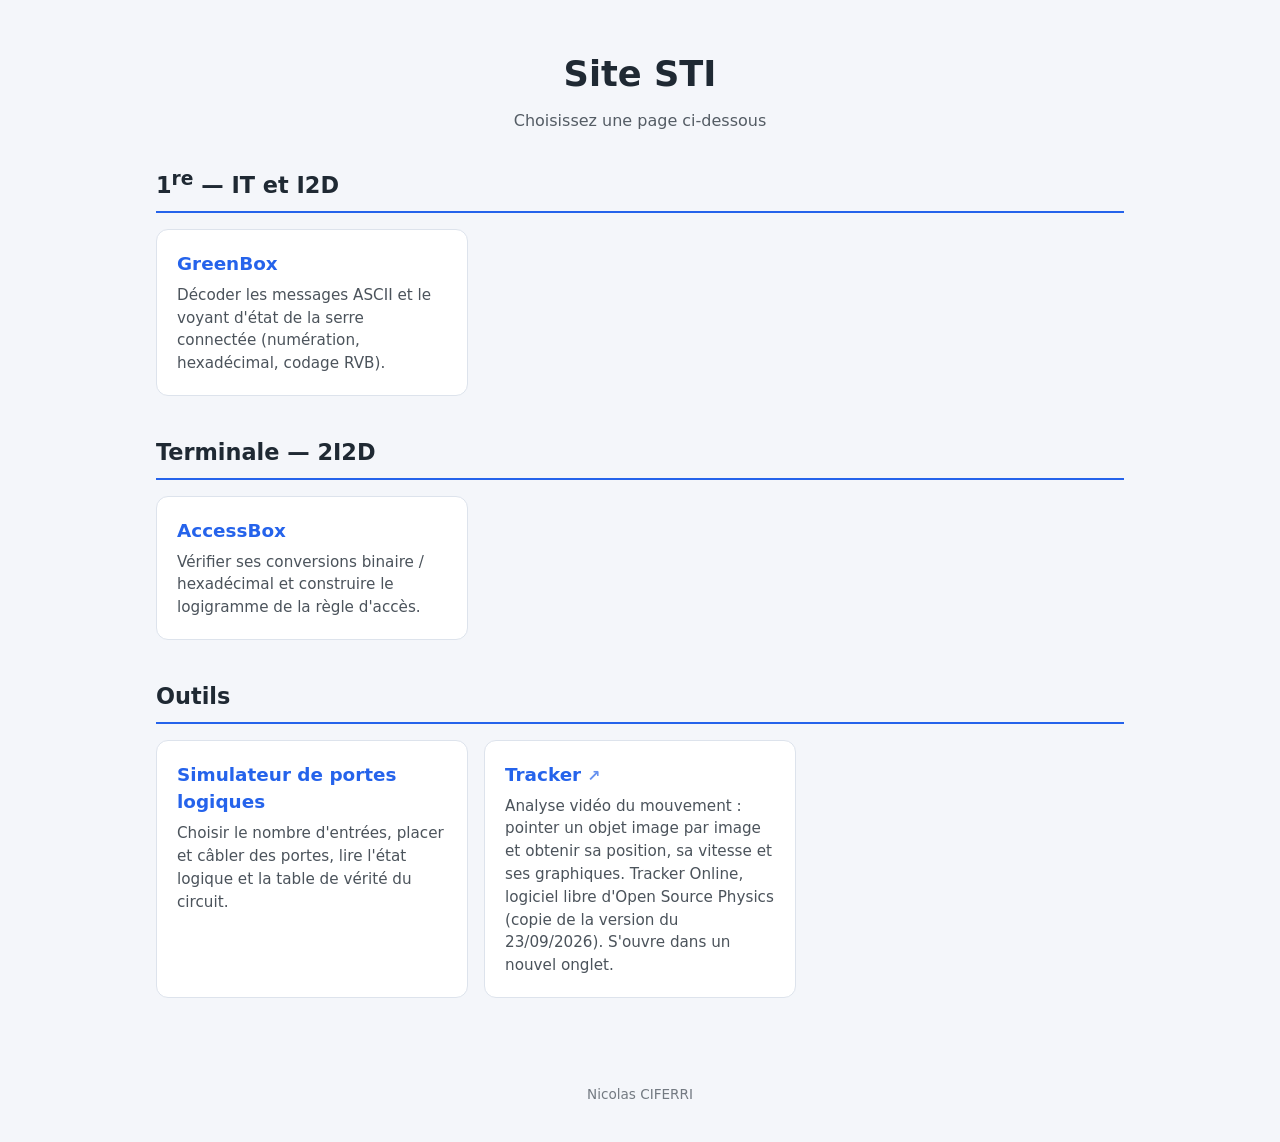
==== index.html @ 55dbf0af "Tracker Online : copie locale de la version du 23/09/2026 (Open Source Physics, GPL v3)" ====
<!DOCTYPE html>
<html lang="fr">
<head>
  <meta charset="UTF-8">
  <meta name="viewport" content="width=device-width, initial-scale=1.0">
  <title>Site STI</title>
  <link rel="stylesheet" href="style.css">
</head>
<body>
  <header>
    <h1>Site STI</h1>
    <p>Choisissez une page ci-dessous</p>
  </header>

  <main>
    <!--
      POUR AJOUTER UNE PAGE :
      1. Déposez votre fichier HTML dans le dossier "pages/".
      2. Dans la bonne catégorie ci-dessous, copiez un bloc <a class="carte"> ... </a>
         et changez le lien (href), le titre et la description.
      3. Si la catégorie contenait le message "Pages à venir", supprimez-le.
    -->

    <section class="categorie">
      <h2 class="categorie-titre">1<sup>re</sup> — IT et I2D</h2>
      <div class="grille">

        <a class="carte" href="pages/greenbox.html">
          <h3>GreenBox</h3>
          <p>Décoder les messages ASCII et le voyant d'état de la serre connectée (numération, hexadécimal, codage RVB).</p>
        </a>

      </div>
    </section>

    <section class="categorie">
      <h2 class="categorie-titre">Terminale — 2I2D</h2>
      <div class="grille">

        <a class="carte" href="pages/accessbox.html">
          <h3>AccessBox</h3>
          <p>Vérifier ses conversions binaire / hexadécimal et construire le logigramme de la règle d'accès.</p>
        </a>

      </div>
    </section>
    <section class="categorie">
      <h2 class="categorie-titre">Outils</h2>
      <div class="grille">

        <a class="carte" href="pages/simulateur-logique.html">
          <h3>Simulateur de portes logiques</h3>
          <p>Choisir le nombre d'entrées, placer et câbler des portes, lire l'état logique et la table de vérité du circuit.</p>
        </a>

        <a class="carte" href="pages/tracker/index.html" target="_blank" rel="noopener">
          <h3>Tracker <span class="externe">↗</span></h3>
          <p>Analyse vidéo du mouvement : pointer un objet image par image et obtenir sa position, sa vitesse et ses graphiques. Tracker Online, logiciel libre d'Open Source Physics (copie de la version du 23/09/2026). S'ouvre dans un nouvel onglet.</p>
        </a>

      </div>
    </section>
  </main>

  <footer>
    <p>Nicolas CIFERRI</p>
  </footer>
</body>
</html>
---- style.css ----
:root {
  --fond: #f4f6fa;
  --texte: #1f2933;
  --carte: #ffffff;
  --accent: #2563eb;
  --bordure: #dde3ec;
}

@media (prefers-color-scheme: dark) {
  :root {
    --fond: #111827;
    --texte: #e5e7eb;
    --carte: #1f2937;
    --accent: #60a5fa;
    --bordure: #374151;
  }
}

* { box-sizing: border-box; }

body {
  margin: 0;
  font-family: system-ui, -apple-system, "Segoe UI", Roboto, sans-serif;
  background: var(--fond);
  color: var(--texte);
  line-height: 1.5;
}

header {
  text-align: center;
  padding: 3rem 1rem 2rem;
}

header h1 { margin: 0 0 .5rem; font-size: 2.2rem; }
header p { margin: 0; opacity: .75; }

main {
  max-width: 1000px;
  margin: 0 auto;
  padding: 0 1rem 3rem;
}

.grille {
  display: grid;
  grid-template-columns: repeat(auto-fill, minmax(240px, 1fr));
  gap: 1rem;
}

.carte {
  display: block;
  padding: 1.25rem;
  background: var(--carte);
  border: 1px solid var(--bordure);
  border-radius: 12px;
  color: inherit;
  text-decoration: none;
  transition: transform .15s, border-color .15s, box-shadow .15s;
}

.carte:hover {
  transform: translateY(-3px);
  border-color: var(--accent);
  box-shadow: 0 6px 18px rgba(0, 0, 0, .08);
}

.carte h3 { margin: 0 0 .4rem; font-size: 1.15rem; color: var(--accent); }
.externe { font-size: .85em; opacity: .7; }
.carte p { margin: 0; font-size: .95rem; opacity: .8; }

.categorie + .categorie { margin-top: 2.5rem; }

.categorie-titre {
  margin: 0 0 1rem;
  padding-bottom: .5rem;
  font-size: 1.4rem;
  border-bottom: 2px solid var(--accent);
}

.vide {
  margin: 0;
  padding: 1.25rem;
  border: 1px dashed var(--bordure);
  border-radius: 12px;
  opacity: .7;
}

footer {
  text-align: center;
  padding: 1.5rem;
  font-size: .85rem;
  opacity: .6;
}

/* Lien "retour à l'accueil" utilisable dans les pages */
.retour {
  display: inline-block;
  margin: 1rem;
  color: var(--accent);
  text-decoration: none;
}
.retour:hover { text-decoration: underline; }
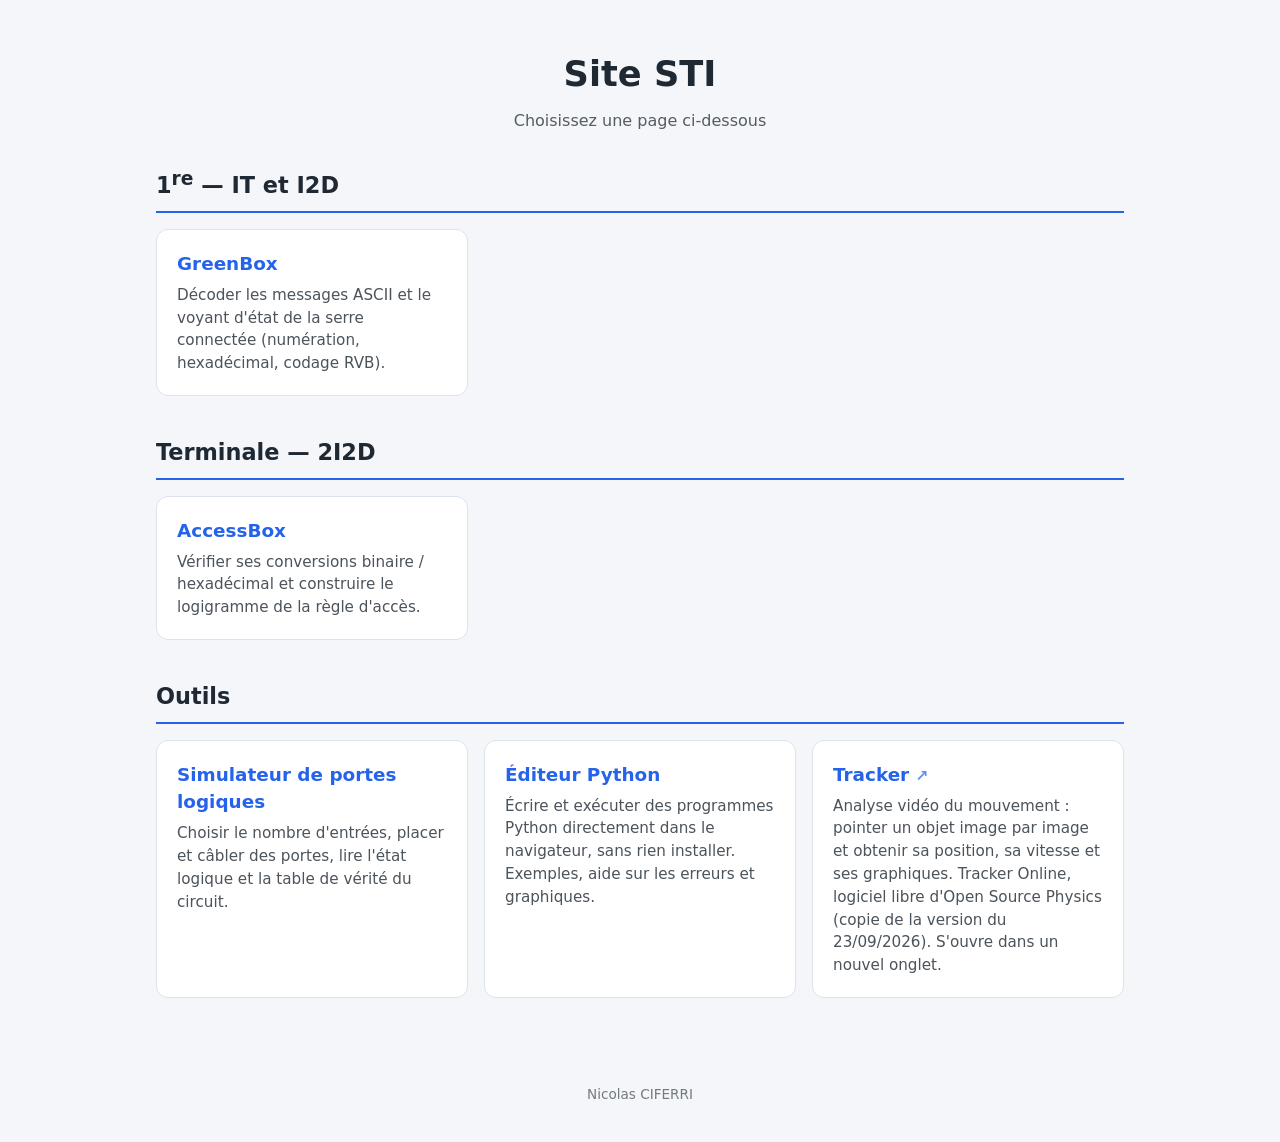
==== commit 0b2bf067: "Ajout de l'éditeur Python dans Outils (Pyodide 314.0.7 hébergé dans le site)" ====
--- a/index.html
+++ b/index.html
@@ -53,6 +53,11 @@
           <p>Choisir le nombre d'entrées, placer et câbler des portes, lire l'état logique et la table de vérité du circuit.</p>
         </a>
 
+        <a class="carte" href="pages/python.html">
+          <h3>Éditeur Python</h3>
+          <p>Écrire et exécuter des programmes Python directement dans le navigateur, sans rien installer. Exemples, aide sur les erreurs et graphiques.</p>
+        </a>
+
         <a class="carte" href="pages/tracker/index.html" target="_blank" rel="noopener">
           <h3>Tracker <span class="externe">↗</span></h3>
           <p>Analyse vidéo du mouvement : pointer un objet image par image et obtenir sa position, sa vitesse et ses graphiques. Tracker Online, logiciel libre d'Open Source Physics (copie de la version du 23/09/2026). S'ouvre dans un nouvel onglet.</p>
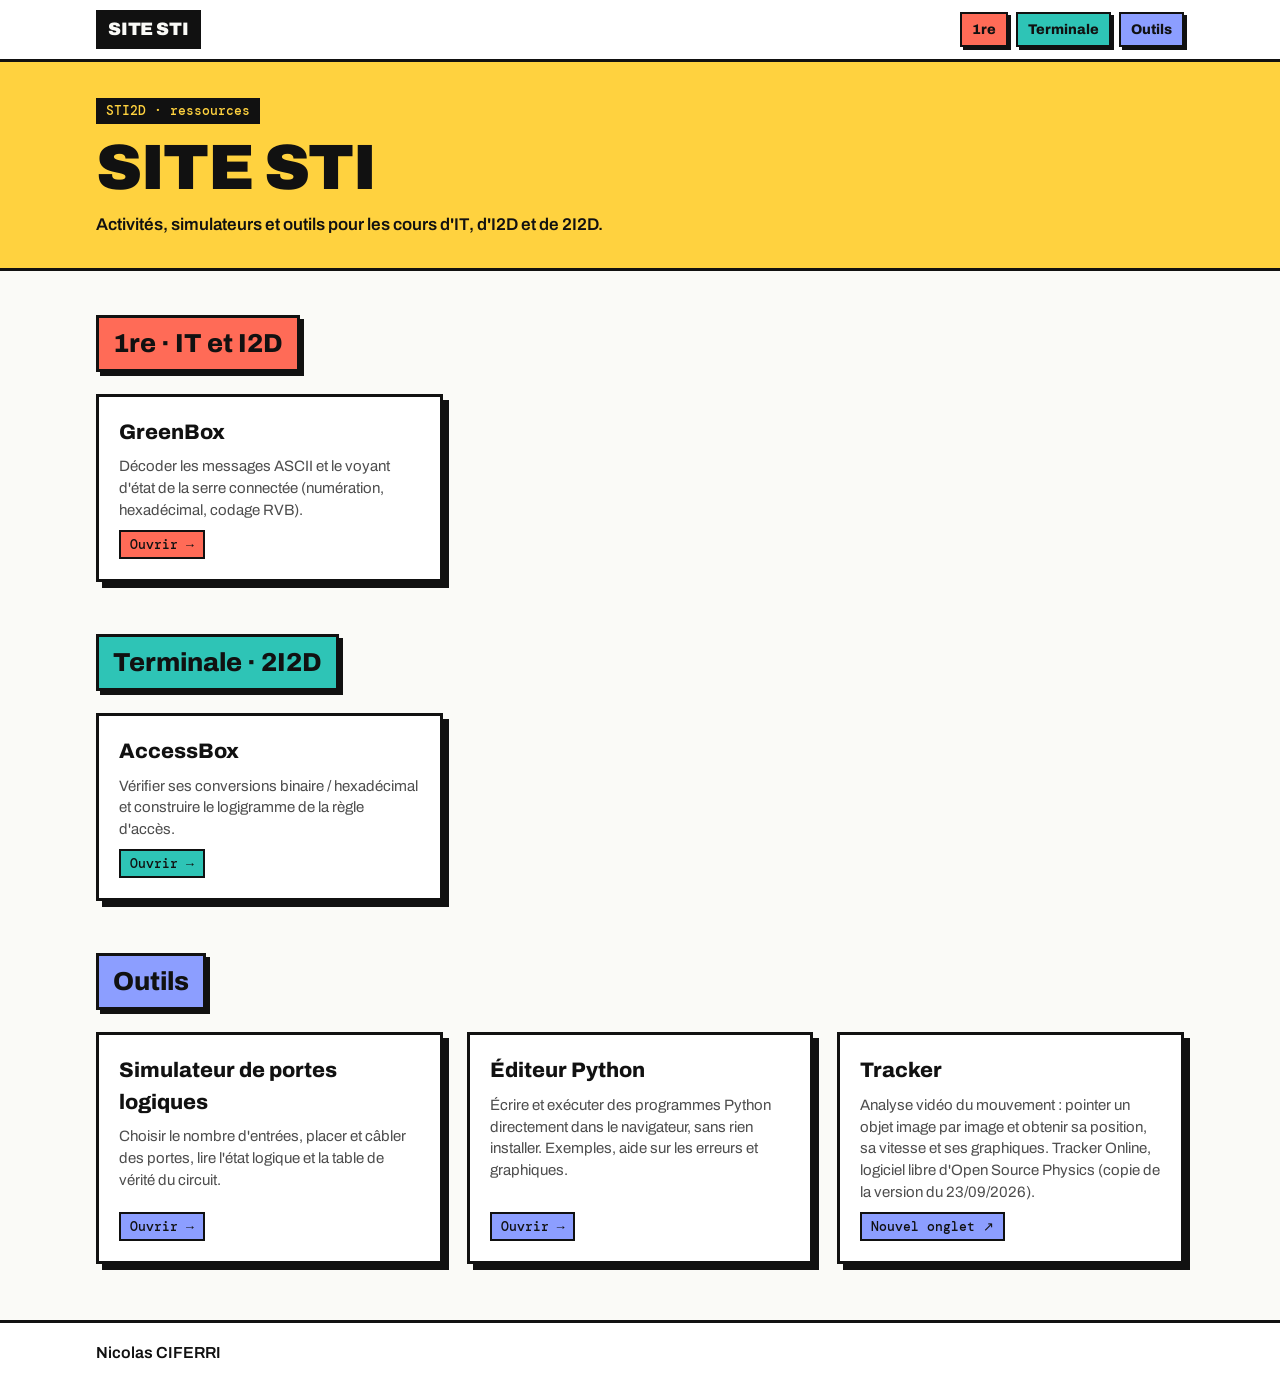
==== commit 5eb0c4a8: "Nouvelle charte graphique sur tout le site : une couleur par catégorie, menu commun, polices hébergé" ====
--- a/index.html
+++ b/index.html
@@ -4,71 +4,93 @@
   <meta charset="UTF-8">
   <meta name="viewport" content="width=device-width, initial-scale=1.0">
   <title>Site STI</title>
+  <link rel="stylesheet" href="assets/theme.css">
   <link rel="stylesheet" href="style.css">
 </head>
 <body>
-  <header>
-    <h1>Site STI</h1>
-    <p>Choisissez une page ci-dessous</p>
+  <nav class="site-nav" aria-label="Navigation principale">
+    <div class="wrap">
+      <a class="logo" href="index.html">Site STI</a>
+      <div class="links">
+        <a class="l-1re" href="#premiere">1re</a>
+        <a class="l-term" href="#terminale">Terminale</a>
+        <a class="l-outils" href="#outils">Outils</a>
+      </div>
+    </div>
+  </nav>
+
+  <header class="page-head">
+    <div class="wrap">
+      <span class="tag">STI2D · ressources</span>
+      <h1>Site STI</h1>
+      <p>Activités, simulateurs et outils pour les cours d'IT, d'I2D et de 2I2D.</p>
+    </div>
   </header>
 
-  <main>
+  <main class="wrap">
     <!--
       POUR AJOUTER UNE PAGE :
       1. Déposez votre fichier HTML dans le dossier "pages/".
       2. Dans la bonne catégorie ci-dessous, copiez un bloc <a class="carte"> ... </a>
          et changez le lien (href), le titre et la description.
       3. Si la catégorie contenait le message "Pages à venir", supprimez-le.
+      Chaque catégorie a sa couleur (classe cat-1re, cat-term ou cat-outils).
     -->
 
-    <section class="categorie">
-      <h2 class="categorie-titre">1<sup>re</sup> — IT et I2D</h2>
+    <section class="categorie cat-1re" id="premiere">
+      <h2 class="categorie-titre">1re · IT et I2D</h2>
       <div class="grille">
 
         <a class="carte" href="pages/greenbox.html">
           <h3>GreenBox</h3>
           <p>Décoder les messages ASCII et le voyant d'état de la serre connectée (numération, hexadécimal, codage RVB).</p>
+          <span class="go">Ouvrir →</span>
         </a>
 
       </div>
     </section>
 
-    <section class="categorie">
-      <h2 class="categorie-titre">Terminale — 2I2D</h2>
+    <section class="categorie cat-term" id="terminale">
+      <h2 class="categorie-titre">Terminale · 2I2D</h2>
       <div class="grille">
 
         <a class="carte" href="pages/accessbox.html">
           <h3>AccessBox</h3>
           <p>Vérifier ses conversions binaire / hexadécimal et construire le logigramme de la règle d'accès.</p>
+          <span class="go">Ouvrir →</span>
         </a>
 
       </div>
     </section>
-    <section class="categorie">
+
+    <section class="categorie cat-outils" id="outils">
       <h2 class="categorie-titre">Outils</h2>
       <div class="grille">
 
         <a class="carte" href="pages/simulateur-logique.html">
           <h3>Simulateur de portes logiques</h3>
           <p>Choisir le nombre d'entrées, placer et câbler des portes, lire l'état logique et la table de vérité du circuit.</p>
+          <span class="go">Ouvrir →</span>
         </a>
 
         <a class="carte" href="pages/python.html">
           <h3>Éditeur Python</h3>
           <p>Écrire et exécuter des programmes Python directement dans le navigateur, sans rien installer. Exemples, aide sur les erreurs et graphiques.</p>
+          <span class="go">Ouvrir →</span>
         </a>
 
         <a class="carte" href="pages/tracker/index.html" target="_blank" rel="noopener">
-          <h3>Tracker <span class="externe">↗</span></h3>
-          <p>Analyse vidéo du mouvement : pointer un objet image par image et obtenir sa position, sa vitesse et ses graphiques. Tracker Online, logiciel libre d'Open Source Physics (copie de la version du 23/09/2026). S'ouvre dans un nouvel onglet.</p>
+          <h3>Tracker</h3>
+          <p>Analyse vidéo du mouvement : pointer un objet image par image et obtenir sa position, sa vitesse et ses graphiques. Tracker Online, logiciel libre d'Open Source Physics (copie de la version du 23/09/2026).</p>
+          <span class="go">Nouvel onglet ↗</span>
         </a>
 
       </div>
     </section>
   </main>
 
-  <footer>
-    <p>Nicolas CIFERRI</p>
+  <footer class="site-foot">
+    <div class="wrap">Nicolas CIFERRI</div>
   </footer>
 </body>
 </html>
--- a/assets/theme.css
+++ b/assets/theme.css
@@ -0,0 +1,142 @@
+/* =========================================================
+   Charte graphique commune à tout le site
+   - polices hébergées dans assets/fonts (aucun appel à Google)
+   - une couleur par catégorie : classe sur <html>
+       cat-1re    → 1re IT et I2D
+       cat-term   → Terminale 2I2D
+       cat-outils → Outils
+   ========================================================= */
+
+@font-face { font-family:"Archivo"; font-style:normal; font-weight:400; font-display:swap; src:url(fonts/archivo-latin-400-normal.woff2) format("woff2"); }
+@font-face { font-family:"Archivo"; font-style:normal; font-weight:600; font-display:swap; src:url(fonts/archivo-latin-600-normal.woff2) format("woff2"); }
+@font-face { font-family:"Archivo"; font-style:normal; font-weight:800; font-display:swap; src:url(fonts/archivo-latin-800-normal.woff2) format("woff2"); }
+@font-face { font-family:"Archivo"; font-style:normal; font-weight:900; font-display:swap; src:url(fonts/archivo-latin-900-normal.woff2) format("woff2"); }
+@font-face { font-family:"DM Mono"; font-style:normal; font-weight:400; font-display:swap; src:url(fonts/dm-mono-latin-400-normal.woff2) format("woff2"); }
+@font-face { font-family:"DM Mono"; font-style:normal; font-weight:500; font-display:swap; src:url(fonts/dm-mono-latin-500-normal.woff2) format("woff2"); }
+
+:root{
+  /* couleurs de catégorie (texte toujours noir dessus) */
+  --c-accueil:#FFD23F;
+  --c-1re:#FF6B57;
+  --c-term:#2EC4B6;
+  --c-outils:#8C9EFF;
+  --cat:var(--c-accueil);
+  --on-cat:#111111;
+
+  --ink:#111111;          /* texte et bordures */
+  --paper:#FAFAF7;        /* fond de page */
+  --surface:#FFFFFF;      /* blocs */
+  --surface-2:#F0F0EB;    /* champs, zones secondaires */
+  --muted:#4D4D4D;        /* texte secondaire */
+  --danger:#C8321F;
+  --ok:#1E7F4F;
+  --shadow-c:var(--ink);
+
+  --bw:3px;               /* épaisseur des bordures principales */
+  --sh:6px 6px 0 var(--shadow-c);
+  --sh-sm:3px 3px 0 var(--shadow-c);
+
+  --font:"Archivo", system-ui, -apple-system, "Segoe UI", sans-serif;
+  --mono:"DM Mono", ui-monospace, "Cascadia Mono", Consolas, monospace;
+  color-scheme:light;
+}
+.cat-1re{ --cat:var(--c-1re); }
+.cat-term{ --cat:var(--c-term); }
+.cat-outils{ --cat:var(--c-outils); }
+
+@media (prefers-color-scheme: dark){
+  :root:not([data-theme="light"]){
+    --ink:#F2F2EE;
+    --paper:#131313;
+    --surface:#1E1E1E;
+    --surface-2:#2A2A2A;
+    --muted:#B9B9B3;
+    --danger:#FF8A78;
+    --ok:#6FD39C;
+    --shadow-c:var(--cat);
+    color-scheme:dark;
+  }
+}
+:root[data-theme="dark"]{
+  --ink:#F2F2EE; --paper:#131313; --surface:#1E1E1E; --surface-2:#2A2A2A; --muted:#B9B9B3;
+  --danger:#FF8A78; --ok:#6FD39C; --shadow-c:var(--cat); color-scheme:dark;
+}
+
+*{ box-sizing:border-box; }
+html{ -webkit-text-size-adjust:100%; }
+body{
+  margin:0;
+  background:var(--paper);
+  color:var(--ink);
+  font-family:var(--font);
+  line-height:1.5;
+}
+a{ color:inherit; }
+:focus-visible{ outline:3px solid var(--cat); outline-offset:3px; }
+@media (prefers-reduced-motion: reduce){ *{ transition:none !important; animation:none !important; } }
+
+.wrap{ max-width:1120px; margin:0 auto; padding:0 16px; }
+
+/* ---------- Barre de navigation ---------- */
+.site-nav{
+  background:var(--surface);
+  border-bottom:var(--bw) solid var(--ink);
+}
+.site-nav .wrap{ display:flex; align-items:center; gap:10px; flex-wrap:wrap; padding-top:10px; padding-bottom:10px; }
+.site-nav .logo{
+  font-weight:900; font-size:18px; letter-spacing:-.01em; text-transform:uppercase; text-decoration:none;
+  background:var(--ink); color:var(--paper); padding:6px 12px; margin-right:auto;
+}
+.site-nav .links{ display:flex; gap:8px; flex-wrap:wrap; }
+.site-nav .links a{
+  font-weight:800; font-size:14px; text-decoration:none; color:var(--on-cat);
+  border:2px solid var(--ink); padding:5px 10px; background:var(--tone);
+  box-shadow:var(--sh-sm); transition:transform .1s, box-shadow .1s;
+}
+.site-nav .links a:hover{ transform:translate(-2px,-2px); box-shadow:5px 5px 0 var(--shadow-c); }
+.site-nav .links a[aria-current="page"]{ outline:3px solid var(--ink); outline-offset:2px; }
+.site-nav .links .l-1re{ --tone:var(--c-1re); }
+.site-nav .links .l-term{ --tone:var(--c-term); }
+.site-nav .links .l-outils{ --tone:var(--c-outils); }
+
+/* ---------- En-tête de page ---------- */
+.page-head{
+  background:var(--cat);
+  color:var(--on-cat);
+  border-bottom:var(--bw) solid var(--ink);
+  padding:36px 0 30px;
+}
+.page-head .tag{
+  display:inline-block; font-family:var(--mono); font-weight:500; font-size:13px;
+  background:#111; color:var(--cat); padding:3px 10px; margin-bottom:14px;
+}
+.page-head h1{
+  margin:0; font-weight:900; text-transform:uppercase; letter-spacing:-.02em; line-height:.95;
+  font-size:clamp(34px, 6vw, 64px);
+}
+.page-head p{ margin:14px 0 0; font-size:17px; font-weight:600; max-width:64ch; }
+
+/* ---------- Éléments communs ---------- */
+.panel{
+  background:var(--surface);
+  border:var(--bw) solid var(--ink);
+  box-shadow:var(--sh);
+}
+.btn{
+  appearance:none; cursor:pointer; font:inherit; font-weight:800; font-size:15px;
+  color:var(--ink); background:var(--surface);
+  border:2px solid var(--ink); border-radius:0; padding:9px 16px;
+  box-shadow:var(--sh-sm); transition:transform .1s, box-shadow .1s, background .1s;
+}
+.btn:hover:not(:disabled){ transform:translate(-2px,-2px); box-shadow:5px 5px 0 var(--shadow-c); }
+.btn:active:not(:disabled){ transform:translate(2px,2px); box-shadow:1px 1px 0 var(--shadow-c); }
+.btn:disabled{ opacity:.45; cursor:not-allowed; box-shadow:none; }
+.btn-primary{ background:var(--cat); color:var(--on-cat); }
+
+.site-foot{
+  margin-top:56px;
+  border-top:var(--bw) solid var(--ink);
+  background:var(--surface);
+  padding:18px 0;
+  font-weight:600;
+}
--- a/style.css
+++ b/style.css
@@ -1,101 +1,70 @@
-:root {
-  --fond: #f4f6fa;
-  --texte: #1f2933;
-  --carte: #ffffff;
-  --accent: #2563eb;
-  --bordure: #dde3ec;
+/* Styles propres à la page d'accueil (la charte commune est dans assets/theme.css) */
+
+main.wrap{ padding-top:44px; }
+
+.categorie{ margin-bottom:52px; scroll-margin-top:16px; }
+.categorie.cat-1re{ --tone:var(--c-1re); }
+.categorie.cat-term{ --tone:var(--c-term); }
+.categorie.cat-outils{ --tone:var(--c-outils); }
+
+.categorie-titre{
+  display:inline-block;
+  margin:0 0 22px;
+  padding:6px 14px;
+  font-size:26px;
+  font-weight:800;
+  color:var(--on-cat);
+  background:var(--tone);
+  border:var(--bw) solid var(--ink);
+  box-shadow:4px 4px 0 var(--shadow-c);
 }
 
-@media (prefers-color-scheme: dark) {
-  :root {
-    --fond: #111827;
-    --texte: #e5e7eb;
-    --carte: #1f2937;
-    --accent: #60a5fa;
-    --bordure: #374151;
-  }
+.grille{
+  display:grid;
+  grid-template-columns:repeat(auto-fill, minmax(260px, 1fr));
+  gap:24px;
 }
 
-* { box-sizing: border-box; }
-
-body {
-  margin: 0;
-  font-family: system-ui, -apple-system, "Segoe UI", Roboto, sans-serif;
-  background: var(--fond);
-  color: var(--texte);
-  line-height: 1.5;
+.carte{
+  display:flex;
+  flex-direction:column;
+  gap:8px;
+  min-height:180px;
+  padding:20px;
+  background:var(--surface);
+  color:inherit;
+  text-decoration:none;
+  border:var(--bw) solid var(--ink);
+  box-shadow:6px 6px 0 var(--ink);
+  transition:transform .12s, box-shadow .12s;
+}
+.carte:hover{ transform:translate(-3px,-3px); box-shadow:9px 9px 0 var(--ink); }
+.carte:active{ transform:translate(3px,3px); box-shadow:2px 2px 0 var(--ink); }
+.carte:focus-visible{ outline:3px solid var(--tone); outline-offset:5px; }
+.carte h3{ margin:0; font-size:21px; font-weight:800; }
+.carte p{ margin:0; font-size:15px; line-height:1.45; color:var(--muted); }
+.carte .go{
+  margin-top:auto;
+  align-self:flex-start;
+  font-family:var(--mono);
+  font-weight:500;
+  font-size:13px;
+  color:var(--on-cat);
+  background:var(--tone);
+  border:2px solid var(--ink);
+  padding:3px 9px;
 }
 
-header {
-  text-align: center;
-  padding: 3rem 1rem 2rem;
+.vide{
+  margin:0;
+  padding:20px;
+  border:var(--bw) dashed var(--ink);
+  color:var(--muted);
 }
 
-header h1 { margin: 0 0 .5rem; font-size: 2.2rem; }
-header p { margin: 0; opacity: .75; }
-
-main {
-  max-width: 1000px;
-  margin: 0 auto;
-  padding: 0 1rem 3rem;
+/* en mode sombre, l'ombre des cartes prend la couleur de la catégorie */
+@media (prefers-color-scheme: dark){
+  :root:not([data-theme="light"]) .carte{ box-shadow:6px 6px 0 var(--tone); }
+  :root:not([data-theme="light"]) .carte:hover{ box-shadow:9px 9px 0 var(--tone); }
+  :root:not([data-theme="light"]) .categorie-titre{ box-shadow:4px 4px 0 var(--ink); }
 }
-
-.grille {
-  display: grid;
-  grid-template-columns: repeat(auto-fill, minmax(240px, 1fr));
-  gap: 1rem;
-}
-
-.carte {
-  display: block;
-  padding: 1.25rem;
-  background: var(--carte);
-  border: 1px solid var(--bordure);
-  border-radius: 12px;
-  color: inherit;
-  text-decoration: none;
-  transition: transform .15s, border-color .15s, box-shadow .15s;
-}
-
-.carte:hover {
-  transform: translateY(-3px);
-  border-color: var(--accent);
-  box-shadow: 0 6px 18px rgba(0, 0, 0, .08);
-}
-
-.carte h3 { margin: 0 0 .4rem; font-size: 1.15rem; color: var(--accent); }
-.externe { font-size: .85em; opacity: .7; }
-.carte p { margin: 0; font-size: .95rem; opacity: .8; }
-
-.categorie + .categorie { margin-top: 2.5rem; }
-
-.categorie-titre {
-  margin: 0 0 1rem;
-  padding-bottom: .5rem;
-  font-size: 1.4rem;
-  border-bottom: 2px solid var(--accent);
-}
-
-.vide {
-  margin: 0;
-  padding: 1.25rem;
-  border: 1px dashed var(--bordure);
-  border-radius: 12px;
-  opacity: .7;
-}
-
-footer {
-  text-align: center;
-  padding: 1.5rem;
-  font-size: .85rem;
-  opacity: .6;
-}
-
-/* Lien "retour à l'accueil" utilisable dans les pages */
-.retour {
-  display: inline-block;
-  margin: 1rem;
-  color: var(--accent);
-  text-decoration: none;
-}
-.retour:hover { text-decoration: underline; }
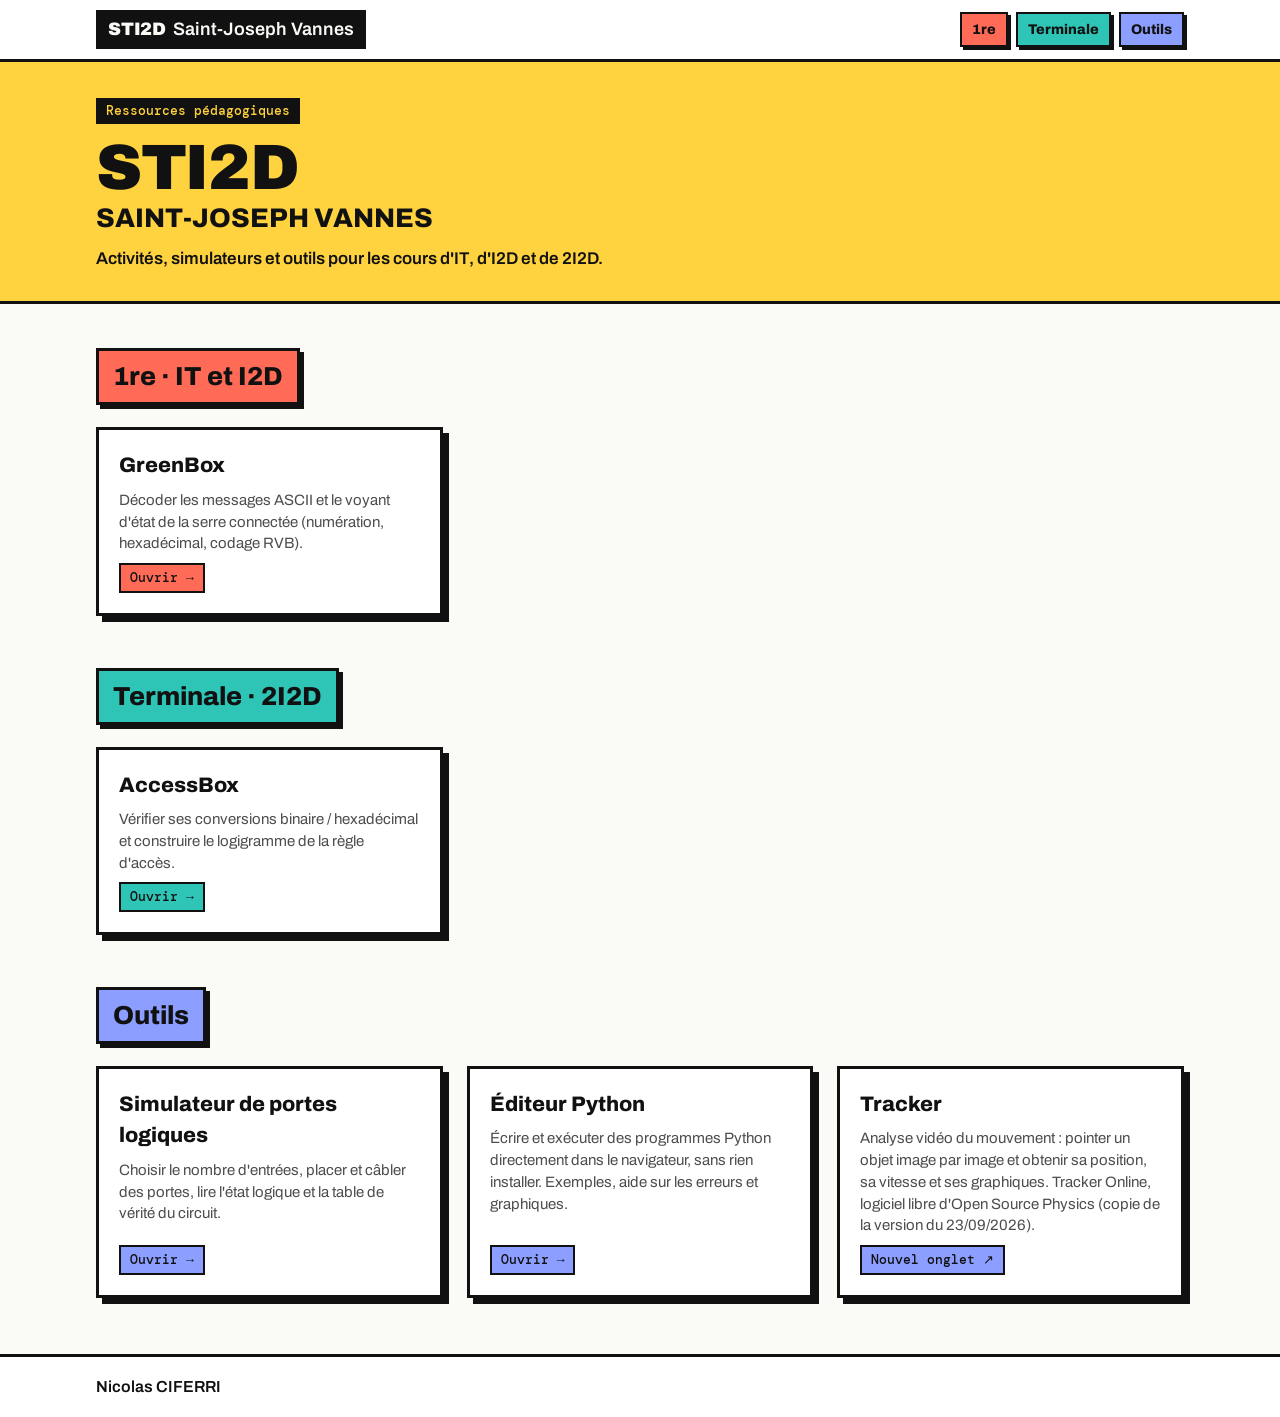
==== commit 37b015c6: "Nom du site : STI2D Saint-Joseph Vannes" ====
--- a/index.html
+++ b/index.html
@@ -3,14 +3,14 @@
 <head>
   <meta charset="UTF-8">
   <meta name="viewport" content="width=device-width, initial-scale=1.0">
-  <title>Site STI</title>
+  <title>STI2D · Saint-Joseph Vannes</title>
   <link rel="stylesheet" href="assets/theme.css">
   <link rel="stylesheet" href="style.css">
 </head>
 <body>
   <nav class="site-nav" aria-label="Navigation principale">
     <div class="wrap">
-      <a class="logo" href="index.html">Site STI</a>
+      <a class="logo" href="index.html">STI2D <span>Saint-Joseph Vannes</span></a>
       <div class="links">
         <a class="l-1re" href="#premiere">1re</a>
         <a class="l-term" href="#terminale">Terminale</a>
@@ -21,8 +21,8 @@
 
   <header class="page-head">
     <div class="wrap">
-      <span class="tag">STI2D · ressources</span>
-      <h1>Site STI</h1>
+      <span class="tag">Ressources pédagogiques</span>
+      <h1>STI2D<span class="h1-sub">Saint-Joseph Vannes</span></h1>
       <p>Activités, simulateurs et outils pour les cours d'IT, d'I2D et de 2I2D.</p>
     </div>
   </header>
--- a/assets/theme.css
+++ b/assets/theme.css
@@ -87,6 +87,8 @@
   font-weight:900; font-size:18px; letter-spacing:-.01em; text-transform:uppercase; text-decoration:none;
   background:var(--ink); color:var(--paper); padding:6px 12px; margin-right:auto;
 }
+.site-nav .logo span{ font-weight:600; text-transform:none; letter-spacing:0; margin-left:4px; }
+@media (max-width:480px){ .site-nav .logo span{ display:none; } }
 .site-nav .links{ display:flex; gap:8px; flex-wrap:wrap; }
 .site-nav .links a{
   font-weight:800; font-size:14px; text-decoration:none; color:var(--on-cat);
--- a/style.css
+++ b/style.css
@@ -1,6 +1,8 @@
 /* Styles propres à la page d'accueil (la charte commune est dans assets/theme.css) */
 
 main.wrap{ padding-top:44px; }
+
+.page-head .h1-sub{ display:block; margin-top:8px; font-size:.42em; font-weight:800; letter-spacing:0; }
 
 .categorie{ margin-bottom:52px; scroll-margin-top:16px; }
 .categorie.cat-1re{ --tone:var(--c-1re); }
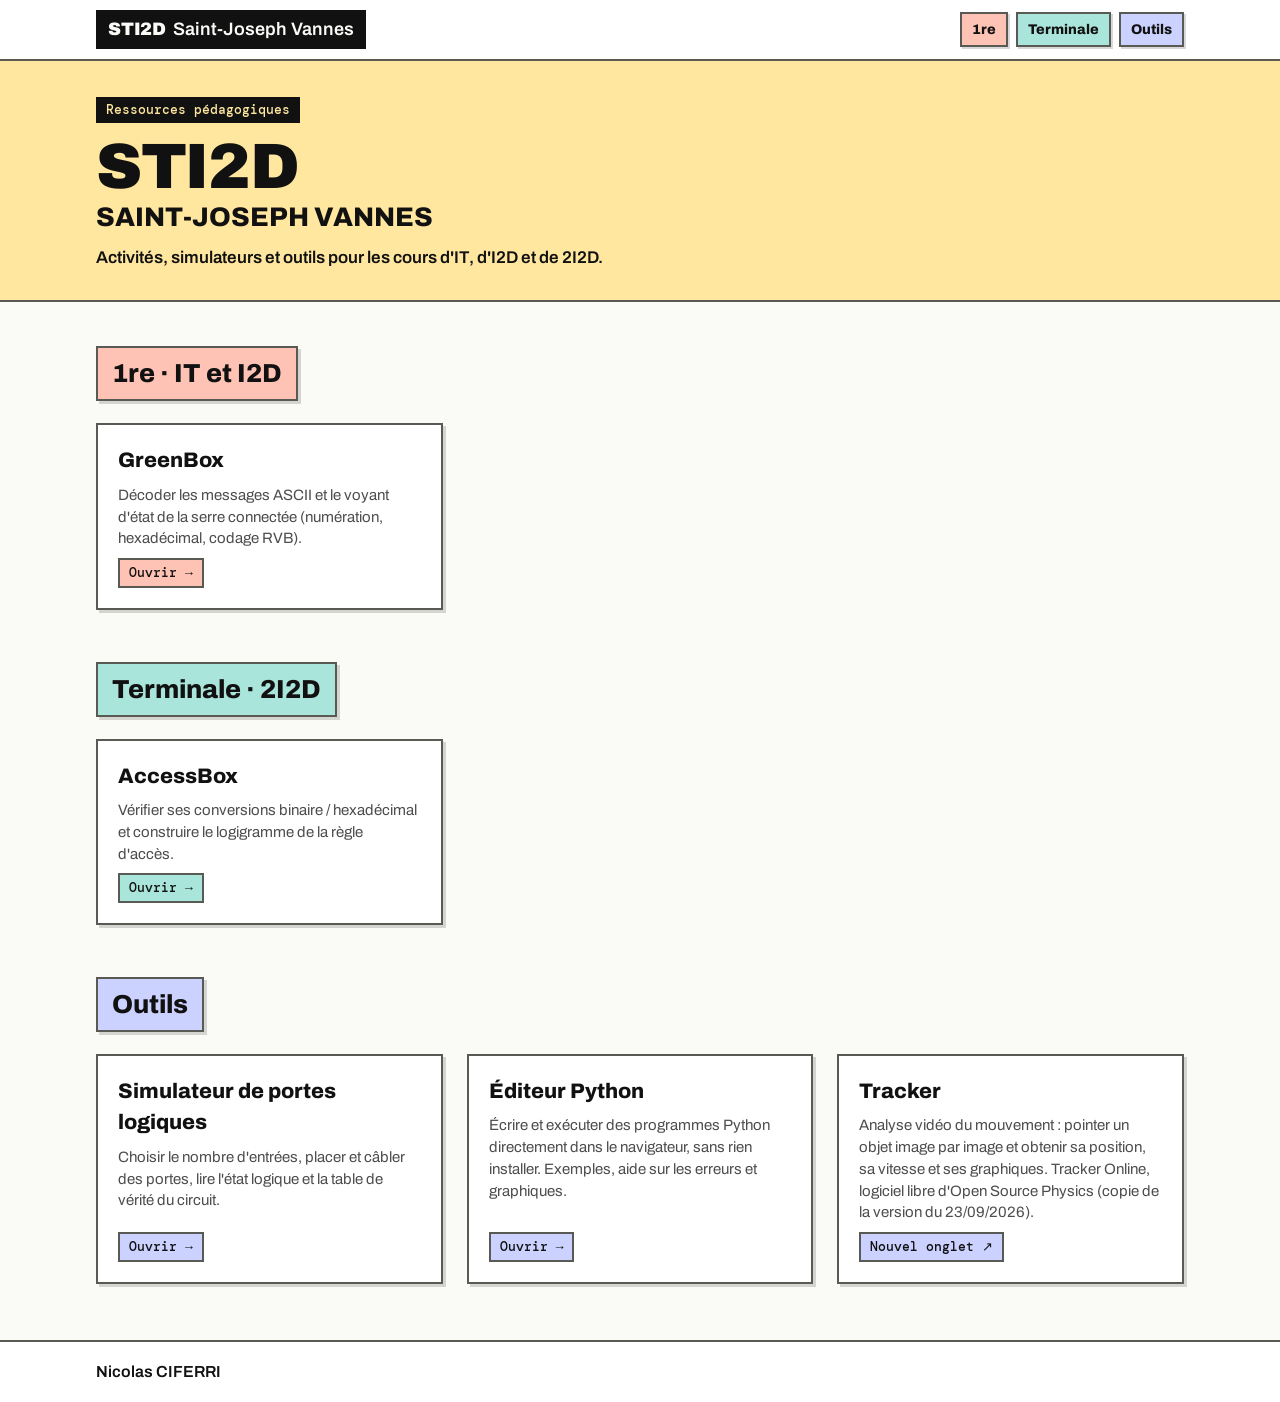
==== commit 8f5fc0dc: "Update index.html" ====
--- a/index.html
+++ b/index.html
@@ -3,7 +3,7 @@
 <head>
   <meta charset="UTF-8">
   <meta name="viewport" content="width=device-width, initial-scale=1.0">
-  <title>STI2D · Saint-Joseph Vannes</title>
+  <title>STI2D · Saint-Joseph Lassalle - Vannes</title>
   <link rel="stylesheet" href="assets/theme.css">
   <link rel="stylesheet" href="style.css">
 </head>
--- a/assets/theme.css
+++ b/assets/theme.css
@@ -16,25 +16,28 @@
 
 :root{
   /* couleurs de catégorie (texte toujours noir dessus) */
-  --c-accueil:#FFD23F;
-  --c-1re:#FF6B57;
-  --c-term:#2EC4B6;
-  --c-outils:#8C9EFF;
+  --c-accueil:#FFE7A0;
+  --c-1re:#FFC3B6;
+  --c-term:#A9E5DA;
+  --c-outils:#CBD2FF;
   --cat:var(--c-accueil);
   --on-cat:#111111;
 
-  --ink:#111111;          /* texte et bordures */
+  --ink:#111111;          /* texte */
+  --line:#5A5A55;         /* bordures */
   --paper:#FAFAF7;        /* fond de page */
   --surface:#FFFFFF;      /* blocs */
   --surface-2:#F0F0EB;    /* champs, zones secondaires */
   --muted:#4D4D4D;        /* texte secondaire */
   --danger:#C8321F;
   --ok:#1E7F4F;
-  --shadow-c:var(--ink);
+  --shadow-c:rgba(17,17,17,.16);
 
-  --bw:3px;               /* épaisseur des bordures principales */
-  --sh:6px 6px 0 var(--shadow-c);
-  --sh-sm:3px 3px 0 var(--shadow-c);
+  --bw:2px;               /* épaisseur des bordures principales */
+  --sh:3px 3px 0 var(--shadow-c);
+  --sh-sm:2px 2px 0 var(--shadow-c);
+  --sh-hover:6px 6px 0 var(--shadow-c);
+  --sh-sm-hover:3px 3px 0 var(--shadow-c);
 
   --font:"Archivo", system-ui, -apple-system, "Segoe UI", sans-serif;
   --mono:"DM Mono", ui-monospace, "Cascadia Mono", Consolas, monospace;
@@ -47,19 +50,20 @@
 @media (prefers-color-scheme: dark){
   :root:not([data-theme="light"]){
     --ink:#F2F2EE;
+    --line:#8C8C86;
     --paper:#131313;
     --surface:#1E1E1E;
     --surface-2:#2A2A2A;
     --muted:#B9B9B3;
     --danger:#FF8A78;
     --ok:#6FD39C;
-    --shadow-c:var(--cat);
+    --shadow-c:color-mix(in srgb, var(--cat) 55%, transparent);
     color-scheme:dark;
   }
 }
 :root[data-theme="dark"]{
-  --ink:#F2F2EE; --paper:#131313; --surface:#1E1E1E; --surface-2:#2A2A2A; --muted:#B9B9B3;
-  --danger:#FF8A78; --ok:#6FD39C; --shadow-c:var(--cat); color-scheme:dark;
+  --ink:#F2F2EE; --line:#8C8C86; --paper:#131313; --surface:#1E1E1E; --surface-2:#2A2A2A; --muted:#B9B9B3;
+  --danger:#FF8A78; --ok:#6FD39C; --shadow-c:color-mix(in srgb, var(--cat) 55%, transparent); color-scheme:dark;
 }
 
 *{ box-sizing:border-box; }
@@ -80,7 +84,7 @@
 /* ---------- Barre de navigation ---------- */
 .site-nav{
   background:var(--surface);
-  border-bottom:var(--bw) solid var(--ink);
+  border-bottom:var(--bw) solid var(--line);
 }
 .site-nav .wrap{ display:flex; align-items:center; gap:10px; flex-wrap:wrap; padding-top:10px; padding-bottom:10px; }
 .site-nav .logo{
@@ -92,11 +96,11 @@
 .site-nav .links{ display:flex; gap:8px; flex-wrap:wrap; }
 .site-nav .links a{
   font-weight:800; font-size:14px; text-decoration:none; color:var(--on-cat);
-  border:2px solid var(--ink); padding:5px 10px; background:var(--tone);
+  border:2px solid var(--line); padding:5px 10px; background:var(--tone);
   box-shadow:var(--sh-sm); transition:transform .1s, box-shadow .1s;
 }
-.site-nav .links a:hover{ transform:translate(-2px,-2px); box-shadow:5px 5px 0 var(--shadow-c); }
-.site-nav .links a[aria-current="page"]{ outline:3px solid var(--ink); outline-offset:2px; }
+.site-nav .links a:hover{ transform:translate(-2px,-2px); box-shadow:var(--sh-sm-hover); }
+.site-nav .links a[aria-current="page"]{ outline:3px solid var(--line); outline-offset:2px; }
 .site-nav .links .l-1re{ --tone:var(--c-1re); }
 .site-nav .links .l-term{ --tone:var(--c-term); }
 .site-nav .links .l-outils{ --tone:var(--c-outils); }
@@ -105,7 +109,7 @@
 .page-head{
   background:var(--cat);
   color:var(--on-cat);
-  border-bottom:var(--bw) solid var(--ink);
+  border-bottom:var(--bw) solid var(--line);
   padding:36px 0 30px;
 }
 .page-head .tag{
@@ -121,23 +125,23 @@
 /* ---------- Éléments communs ---------- */
 .panel{
   background:var(--surface);
-  border:var(--bw) solid var(--ink);
+  border:var(--bw) solid var(--line);
   box-shadow:var(--sh);
 }
 .btn{
   appearance:none; cursor:pointer; font:inherit; font-weight:800; font-size:15px;
   color:var(--ink); background:var(--surface);
-  border:2px solid var(--ink); border-radius:0; padding:9px 16px;
+  border:2px solid var(--line); border-radius:0; padding:9px 16px;
   box-shadow:var(--sh-sm); transition:transform .1s, box-shadow .1s, background .1s;
 }
-.btn:hover:not(:disabled){ transform:translate(-2px,-2px); box-shadow:5px 5px 0 var(--shadow-c); }
+.btn:hover:not(:disabled){ transform:translate(-2px,-2px); box-shadow:var(--sh-sm-hover); }
 .btn:active:not(:disabled){ transform:translate(2px,2px); box-shadow:1px 1px 0 var(--shadow-c); }
 .btn:disabled{ opacity:.45; cursor:not-allowed; box-shadow:none; }
 .btn-primary{ background:var(--cat); color:var(--on-cat); }
 
 .site-foot{
   margin-top:56px;
-  border-top:var(--bw) solid var(--ink);
+  border-top:var(--bw) solid var(--line);
   background:var(--surface);
   padding:18px 0;
   font-weight:600;
--- a/style.css
+++ b/style.css
@@ -17,8 +17,8 @@
   font-weight:800;
   color:var(--on-cat);
   background:var(--tone);
-  border:var(--bw) solid var(--ink);
-  box-shadow:4px 4px 0 var(--shadow-c);
+  border:var(--bw) solid var(--line);
+  box-shadow:3px 3px 0 var(--shadow-c);
 }
 
 .grille{
@@ -36,12 +36,12 @@
   background:var(--surface);
   color:inherit;
   text-decoration:none;
-  border:var(--bw) solid var(--ink);
-  box-shadow:6px 6px 0 var(--ink);
+  border:var(--bw) solid var(--line);
+  box-shadow:var(--sh);
   transition:transform .12s, box-shadow .12s;
 }
-.carte:hover{ transform:translate(-3px,-3px); box-shadow:9px 9px 0 var(--ink); }
-.carte:active{ transform:translate(3px,3px); box-shadow:2px 2px 0 var(--ink); }
+.carte:hover{ transform:translate(-2px,-2px); box-shadow:var(--sh-hover); }
+.carte:active{ transform:translate(2px,2px); box-shadow:1px 1px 0 var(--shadow-c); }
 .carte:focus-visible{ outline:3px solid var(--tone); outline-offset:5px; }
 .carte h3{ margin:0; font-size:21px; font-weight:800; }
 .carte p{ margin:0; font-size:15px; line-height:1.45; color:var(--muted); }
@@ -53,20 +53,20 @@
   font-size:13px;
   color:var(--on-cat);
   background:var(--tone);
-  border:2px solid var(--ink);
+  border:2px solid var(--line);
   padding:3px 9px;
 }
 
 .vide{
   margin:0;
   padding:20px;
-  border:var(--bw) dashed var(--ink);
+  border:var(--bw) dashed var(--line);
   color:var(--muted);
 }
 
 /* en mode sombre, l'ombre des cartes prend la couleur de la catégorie */
 @media (prefers-color-scheme: dark){
-  :root:not([data-theme="light"]) .carte{ box-shadow:6px 6px 0 var(--tone); }
-  :root:not([data-theme="light"]) .carte:hover{ box-shadow:9px 9px 0 var(--tone); }
-  :root:not([data-theme="light"]) .categorie-titre{ box-shadow:4px 4px 0 var(--ink); }
+  :root:not([data-theme="light"]) .carte{ box-shadow:4px 4px 0 var(--tone); }
+  :root:not([data-theme="light"]) .carte:hover{ box-shadow:6px 6px 0 var(--tone); }
+  :root:not([data-theme="light"]) .categorie-titre{ box-shadow:3px 3px 0 var(--shadow-c); }
 }
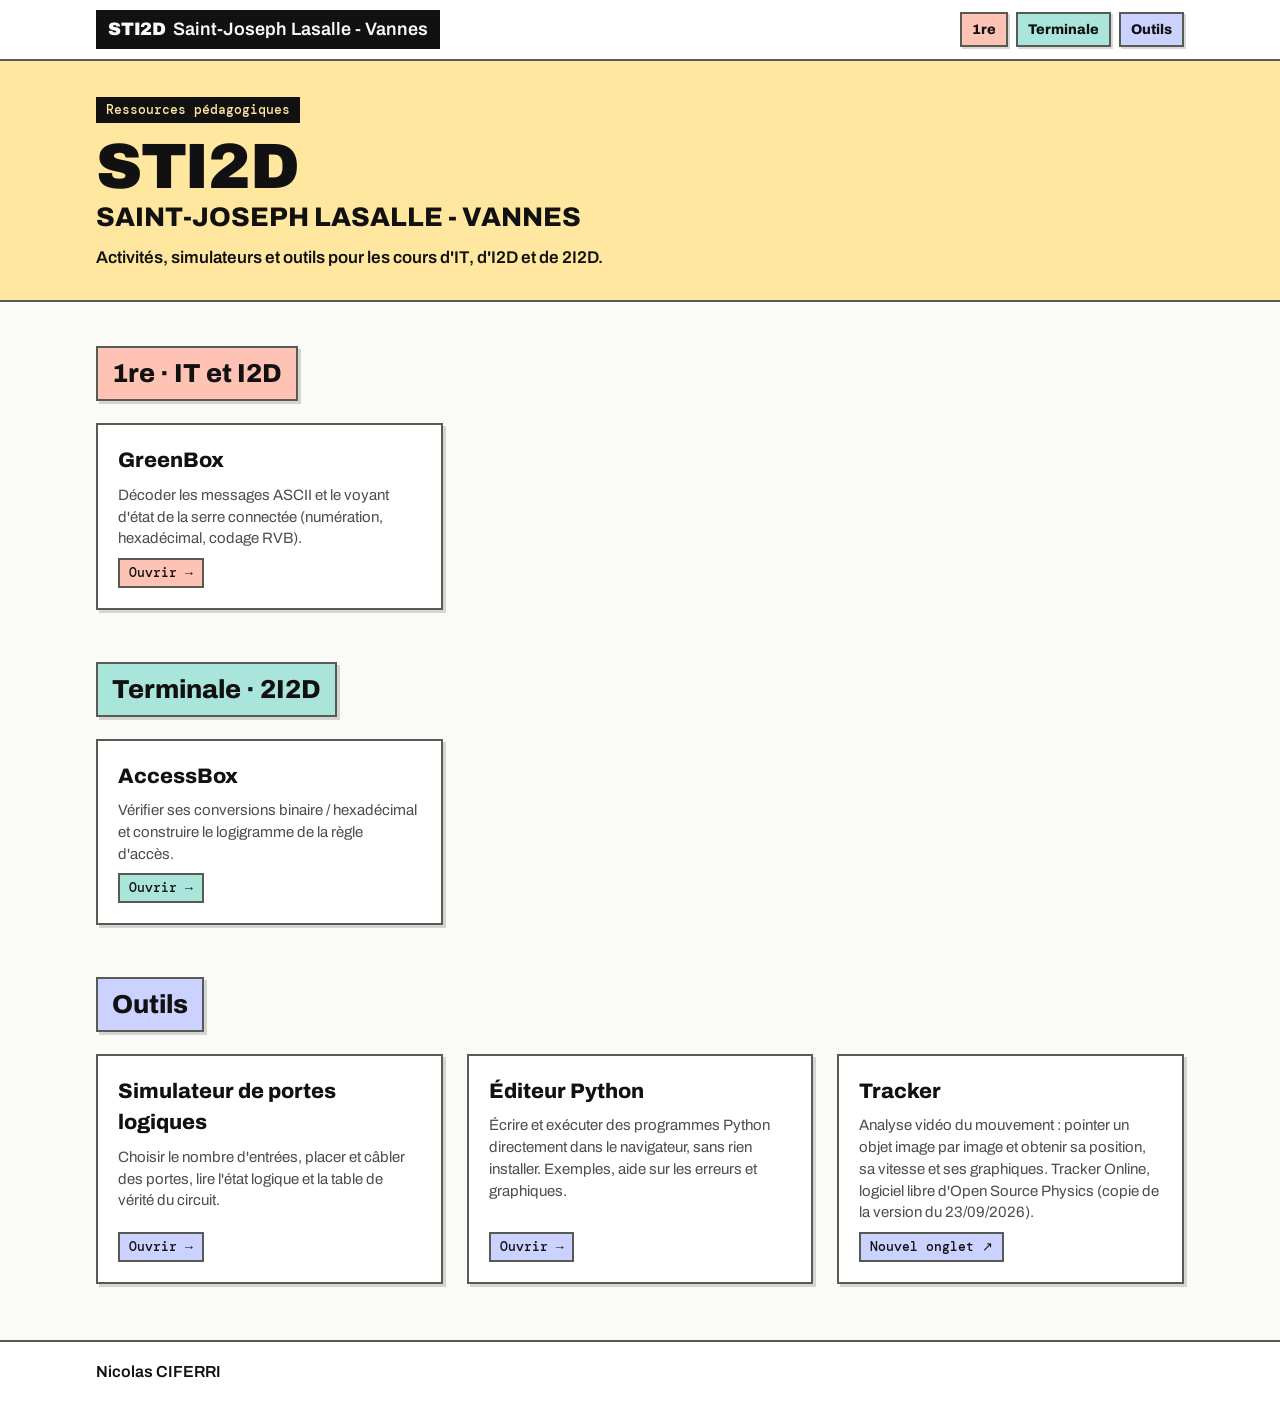
==== commit 71fd1cab: "Correct spelling of 'Lasalle' in index.html" ====
--- a/index.html
+++ b/index.html
@@ -3,14 +3,14 @@
 <head>
   <meta charset="UTF-8">
   <meta name="viewport" content="width=device-width, initial-scale=1.0">
-  <title>STI2D · Saint-Joseph Lassalle - Vannes</title>
+  <title>STI2D · Saint-Joseph Lasalle - Vannes</title>
   <link rel="stylesheet" href="assets/theme.css">
   <link rel="stylesheet" href="style.css">
 </head>
 <body>
   <nav class="site-nav" aria-label="Navigation principale">
     <div class="wrap">
-      <a class="logo" href="index.html">STI2D <span>Saint-Joseph Vannes</span></a>
+      <a class="logo" href="index.html">STI2D <span>Saint-Joseph Lasalle - Vannes</span></a>
       <div class="links">
         <a class="l-1re" href="#premiere">1re</a>
         <a class="l-term" href="#terminale">Terminale</a>
@@ -22,7 +22,7 @@
   <header class="page-head">
     <div class="wrap">
       <span class="tag">Ressources pédagogiques</span>
-      <h1>STI2D<span class="h1-sub">Saint-Joseph Vannes</span></h1>
+      <h1>STI2D<span class="h1-sub">Saint-Joseph Lasalle - Vannes</span></h1>
       <p>Activités, simulateurs et outils pour les cours d'IT, d'I2D et de 2I2D.</p>
     </div>
   </header>
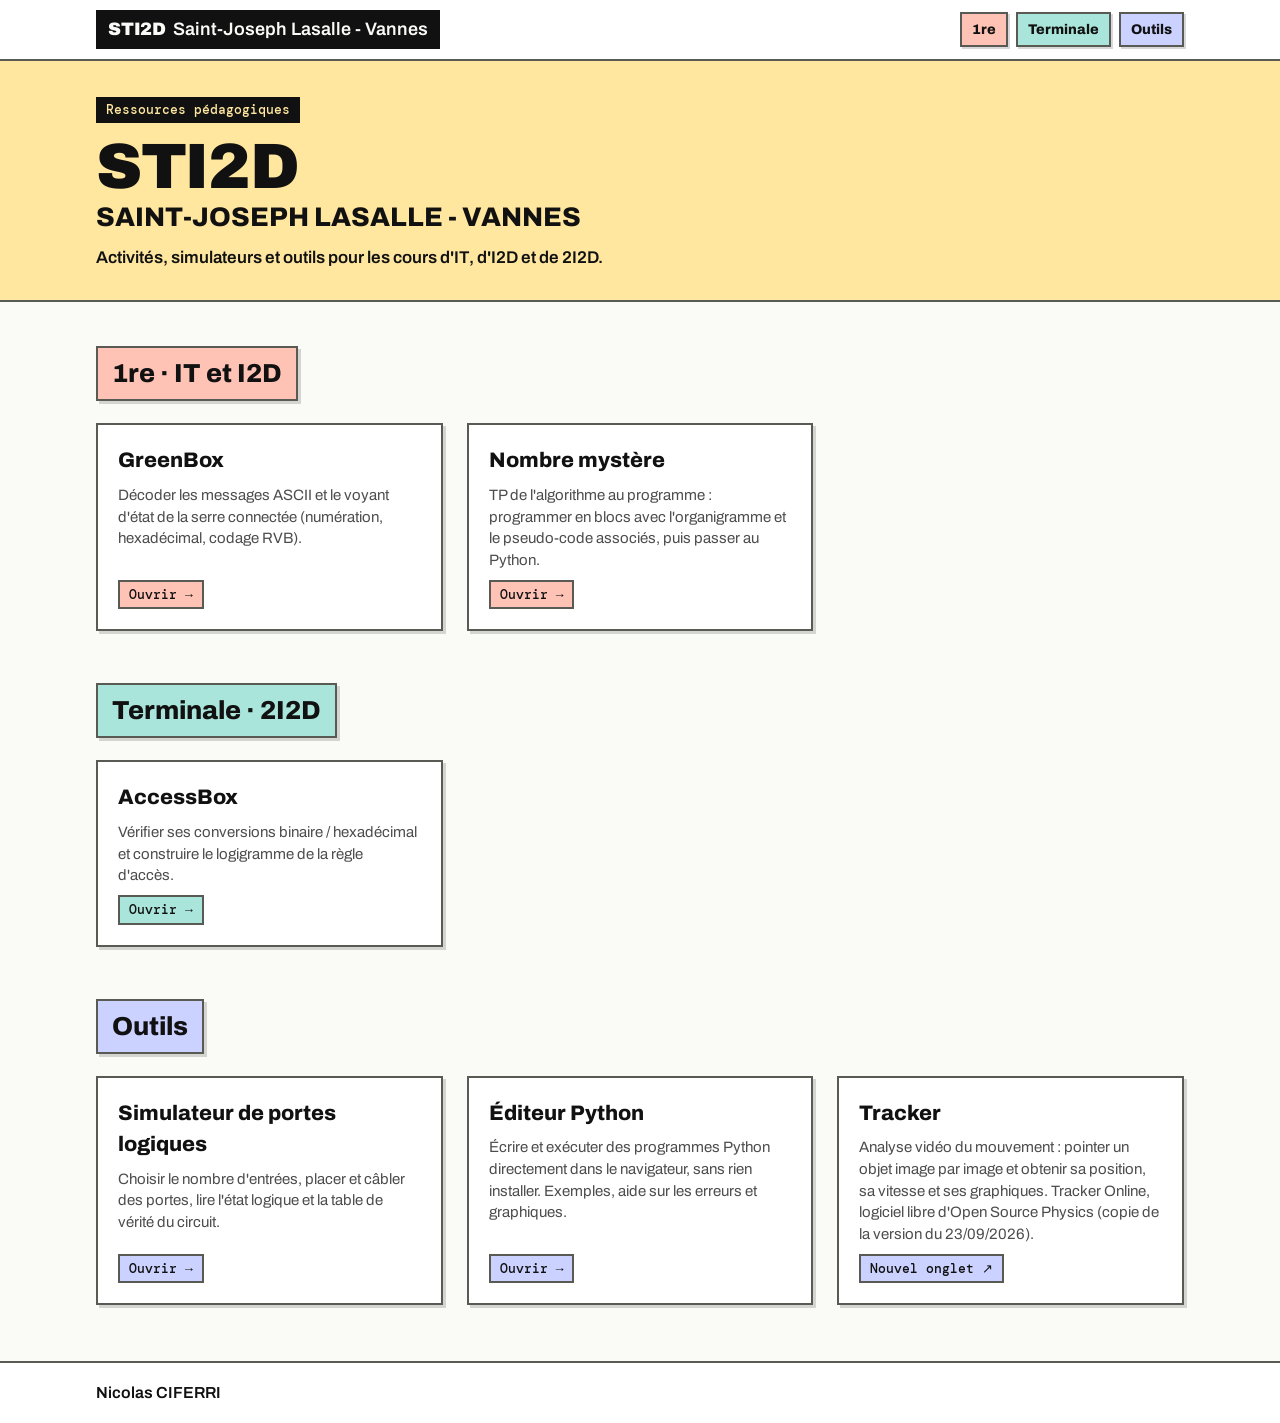
==== commit abedf0a6: "TP Nombre mystère : éditeur de blocs avec organigramme, pseudo-code et Python, puis éditeur Python" ====
--- a/index.html
+++ b/index.html
@@ -44,6 +44,12 @@
         <a class="carte" href="pages/greenbox.html">
           <h3>GreenBox</h3>
           <p>Décoder les messages ASCII et le voyant d'état de la serre connectée (numération, hexadécimal, codage RVB).</p>
+          <span class="go">Ouvrir →</span>
+        </a>
+
+        <a class="carte" href="pages/nombre-mystere.html">
+          <h3>Nombre mystère</h3>
+          <p>TP de l'algorithme au programme : programmer en blocs avec l'organigramme et le pseudo-code associés, puis passer au Python.</p>
           <span class="go">Ouvrir →</span>
         </a>
 
